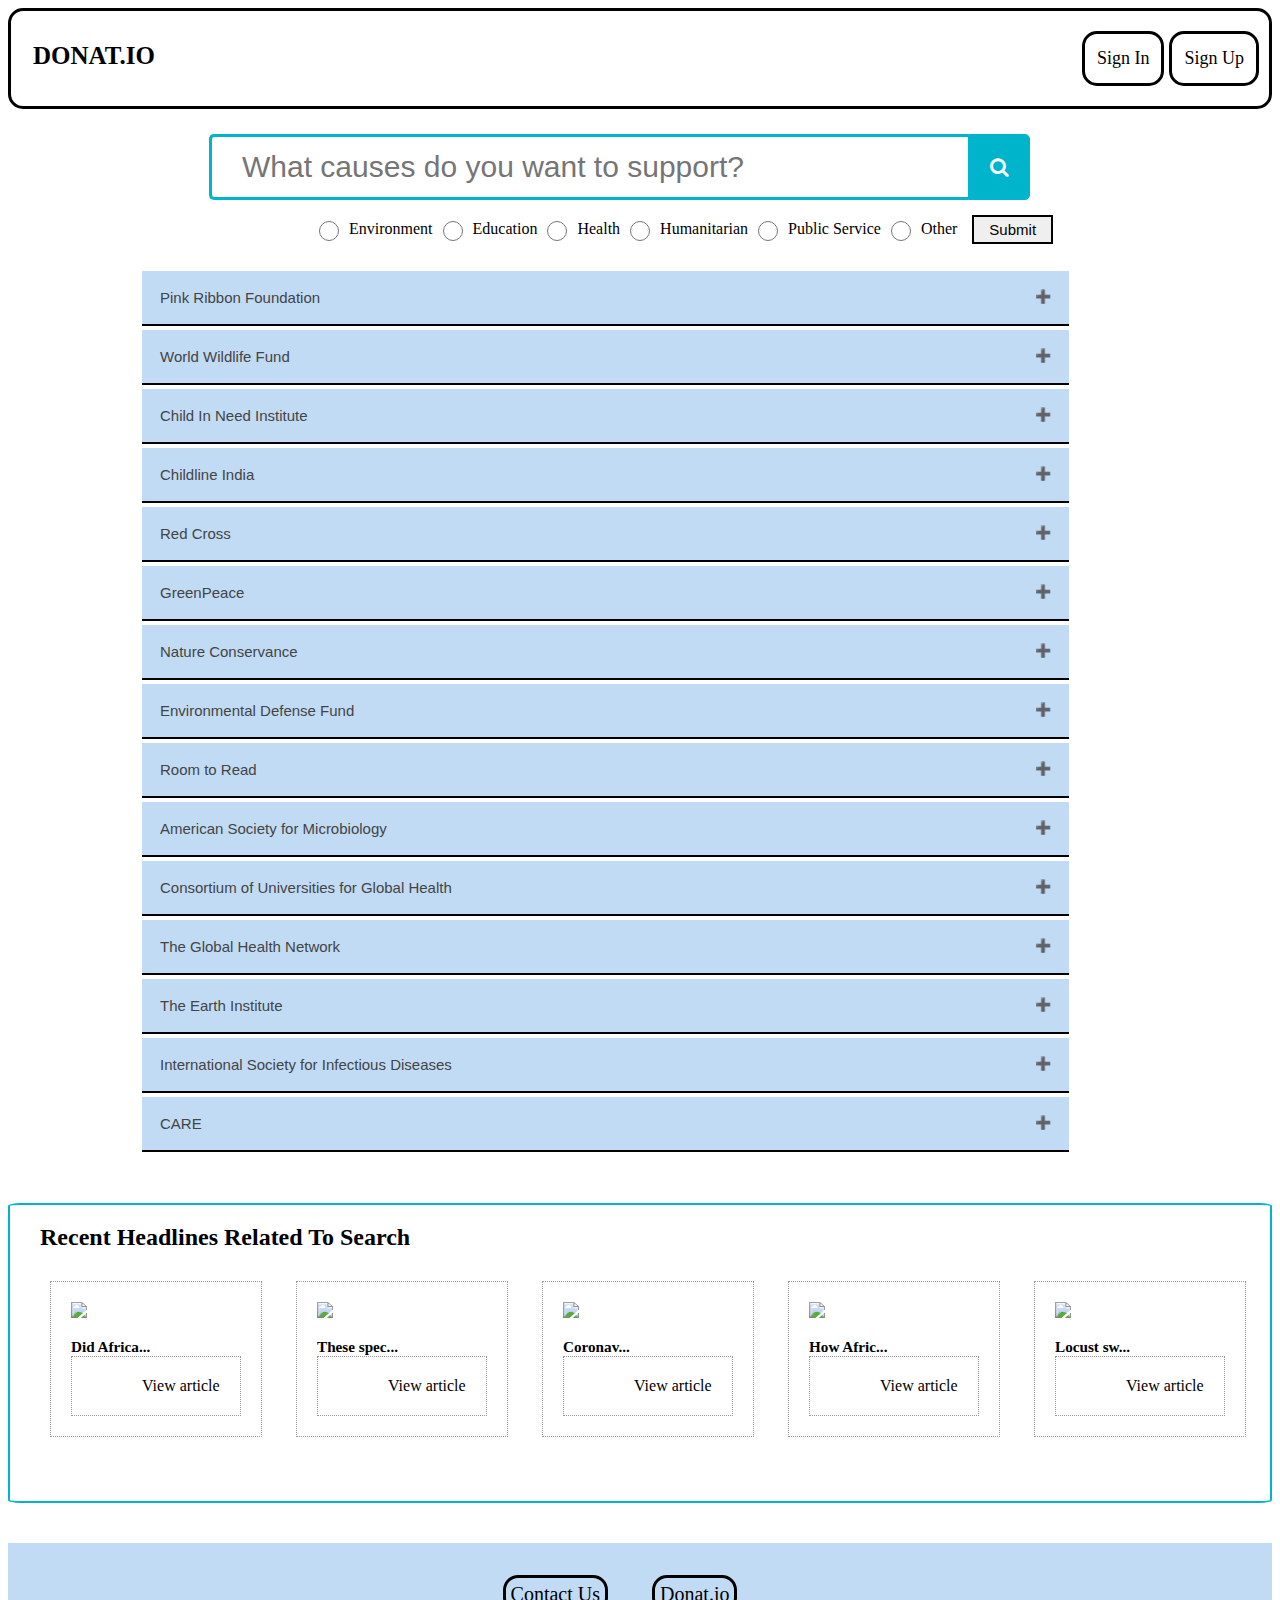
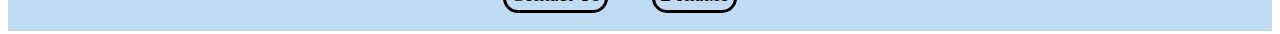
==== index.html @ 8ace6fe8 "Add files via upload" ====
<!DOCTYPE html>

<html>
<title>Donat.io </title>
<head>
<meta charset="UTF-8">
<meta name="viewport" content="width=device-width, initial-scale=1">
<link rel="stylesheet" href="css/home.css">
<link rel="stylesheet" href="https://fonts.googleapis.com/css?family=Lato">
<link rel="stylesheet" href="https://cdnjs.cloudflare.com/ajax/libs/font-awesome/4.7.0/css/font-awesome.min.css">
<script src="https://code.highcharts.com/highcharts.js"></script>
<script src="https://code.highcharts.com/modules/series-label.js"></script>
<script src="https://code.highcharts.com/modules/exporting.js"></script>
<script src="https://code.highcharts.com/modules/export-data.js"></script>
<script src="https://code.highcharts.com/modules/accessibility.js"></script>


</head>

<body>
  <div class = "container">
      <!--top navbar -->
      <div class="header">
        <a href="#default" class="logo">DONAT.IO</a>
        <div class="header-right">
            <a class="sign-in" href="html/signin.html" id="signin">Sign In</a>
            <a class="sign-up" href="html/signup.html" id="signup">Sign Up</a>
        </div>
      </div>
     <div class="main">
         <div class="left">

         </div>
         <div class="right">
             <div class="wrap">
                  <div class="search">
                  <input type="text" class="searchTerm" id="search" placeholder="What causes do you want to support?" >
                  <button type="submit" class="searchButton">
                      <i class="fa fa-search"></i>
                  </button>
                  </div>
             </div>
             <div class="cat">
                 <div class="group">
                     <input type="radio" id="Environment" name="category" value="Environment">
                     <label for="female">Environment</label><br>
                     <input type="radio" id="Education" name="category" value="Education">
                     <label for="other">Education</label><br>
                     <input type="radio" id="Health" name="category" value="Health">
                     <label for="female">Health</label><br>
                     <input type="radio" id="Humanitarian" name="category" value="Humanitarian">
                     <label for="female">Humanitarian</label><br>
                     <input type="radio" id="Public Service" name="category" value="Public Service">
                     <label for="female">Public Service</label><br>
                     <input type="radio" id="Other" name="category" value="Other">
                     <label for="female">Other</label></a>

                     <div class="button">
                         <button type="button" onclick = "submitCat()"> Submit </button>
                     </div>
                 </div>
             </div>
             <!-- Collapsibles -->
             <table class="col" id="myTable" border = "1">
             <div>
                 <tr>
                 <td id="Health" style="display:none;">Pink Ribbon Foundation</td>
                 <td>
                     <button type="button" class="collapsible">Pink Ribbon Foundation</button>
                     <div class="content">
                         <div class="left">
                             <p class="properties">Mission Statement:</p>
                             <p>The Pink Ribbon Foundation is a grant making trust with a mission to fund projects and provide financial support to UK charities which relieve the needs of people who are suffering from, have been affected by breast cancer, or who work to advance the understanding of breast cancer and its early detection and treatment.</p>
                             <a href="https://www.pinkribbonfoundation.org.uk" ><button>Donate!</button></a>
                         </div>
                         <div class="right">
                         <figure class="highcharts-figure">
                             <div id="container" style ="width: 100%; height: 200px;display: inline-block;"></div>
                             </figure>
                         </div>
                     </div>
                 </td>
                 </tr>
                 <tr>
                 <td id= "Environment" style="display:none;">World Wildlife Fund</td>
                 <td>
                     <button type="button" class="collapsible">World Wildlife Fund</button>
                     <div class="content">
                         <div class="left">
                             <p class="properties">Mission Statement:</p>
                             <p>WWF connects cutting-edge conservation science with the collective power of our partners in the field, more than one million supporters in the United States and five million globally, as well as partnerships with communities, companies, and government</p>
                             <a href="https://www.worldwildlife.org" ><button>Donate!</button></a>
                         </div>
                         <div class="right">
                         <figure class="highcharts-figure">
                             <figure class="highcharts-figure">
                              <div id="container5" style ="width: 100%; height: 200px;display: inline-block;"></div>
                              </figure>
                         </div>
                     </div>
                 </td>
                 </tr>
                 <tr>
                 <td id= "Humanitarian" style="display:none;">Child In Need Institute</td>
                 <td>
                     <button type="button" class="collapsible">Child In Need Institute</button>
                     <div class="content">
                         <div class="left">
                             <p class="properties">Mission Statement:</p>
                             </p> Child In Need Institute (CINI) provides and facilitates nutrition, health, education and protection services to poor and marginalized children and women in villages and slum areas in West Bengal, Chattisgarh, and Jharkhand states of India.</p>
                             <a href="https://healthmarketinnovations.org/program/child-need-institute-cini" ><button>Donate!</button></a>
                         </div>
                         <div class="right">
                             <figure class="highcharts-figure">
                             <div id="container2" style ="width: 100%; height: 200px;display: inline-block;"></div>
                           </figure>
                         </div>
                     </div>
                 </td>
                 </tr>
                 <tr>
                 <td id= "Humanitarian" style="display:none;">Childline India</td>
                 <td>
                     <button type="button" class="collapsible">Childline India</button>
                     <div class="content">
                         <div class="left">
                             <p class="properties">Mission Statement: </p>
                             </p>CHILDLINE aims to reach out to every child in need and ensure their rights and protection. Our four Cs model – Connect, Catalyze, Collaborate and Communicate – is the system that enables us to reach out to more and more children, every year.</p>
                             <a href="https://www.childlineindia.org" ><button>Donate!</button></a>
                         </div>
                         <div class="right">
                             <figure class="highcharts-figure">
                               <div id="container3" style ="width: 100%; height: 200px;display: inline-block;"></div>
                           </figure>
                         </div>
                     </div>
                 </td>
                 </tr>
                 <tr>
                 <td id= "Humanitarian" style="display:none;">Red Cross</td>
                 <td>
                     <button type="button" class="collapsible">Red Cross</button>
                     <div class="content">
                         <div class="left">
                             <p class="properties">Mission Statement:</p>
                             </p> The Red Cross, born of a desire to bring assistance without discrimination to the wounded on the battlefield, endeavors—in its international and national capacity—to prevent and alleviate human suffering wherever it may be found. Its purpose is to protect life and health and to ensure respect for the human being.</p>
                             <a href="https://www.redcross.org" ><button>Donate!</button></a>
                         </div>
                         <div class="right">
                             <figure class="highcharts-figure">
                              <div id="container4" style ="width: 100%; height: 200px;display: inline-block;"></div>
                              </figure>
                         </div>
                     </div>
                 </td>
                 </tr>
                 <tr>
                 <td id= "Humanitarian" style="display:none;">GreenPeace</td>
                 <td>
                     <button type="button" class="collapsible">GreenPeace</button>
                     <div class="content">
                         <div class="left">
                             <p class="properties">Mission Statement:</p>
                             </p> Greenpeace is a global, independent campaigning organization that uses peaceful protest and creative communication to expose global environmental problems and promote solutions that are essential to a green and peaceful future.</p>
                             <a href="https://www.greenpeace.org/usa/" ><button>Donate!</button></a>
                         </div>
                         <div class="right">
                             <figure class="highcharts-figure">
                              <div id="container6" style ="width: 100%; height: 200px;display: inline-block;"></div>
                          </figure>
                         </div>
                     </div>
                 </td>
                 </tr>
                 <tr>
                 <td id= "Environment" style="display:none;">Nature Conservance</td>
                 <td>
                     <button type="button" class="collapsible">Nature Conservance</button>
                     <div class="content">
                         <div class="left">
                             <p class="properties">Mission Statement:</p>
                             </p> The Nature Conservancy is a global environmental nonprofit working to create a world where people and nature can thrive.</p>
                             <a href="https://www.nature.org/en-us/" ><button>Donate!</button></a>
                         </div>
                         <div class="right">
                             <figure class="highcharts-figure">
                             <div id="container7" style ="width: 100%; height: 200px;display: inline-block;"></div>
                             </figure>
                         </div>
                     </div>
                 </td>
                 </tr>
                 <tr>
                 <td id= "Environment" style="display:none;">Environmental Defense Fund</td>
                 <td>
                     <button type="button" class="collapsible">Environmental Defense Fund</button>
                     <div class="content">
                         <div class="left">
                             <p class="properties">Mission Statement:</p>
                             </p> Environmental Defense Fund's mission is to preserve the natural systems on which all life depends. Guided by science and economics, we find practical and lasting solutions to the most serious environmental problems.</p>
                             <a href="https://www.edf.org" ><button>Donate!</button></a>
                         </div>
                         <div class="right">
                             <figure class="highcharts-figure">
                              <div id="container8" style ="width: 100%; height: 200px;display: inline-block;"></div>
                          </figure>
                         </div>
                     </div>
                 </td>
                 </tr>
                 <tr>
                 <td id= "Education" style="display:none;">Room to Read</td>
                 <td>
                     <button type="button" class="collapsible">Room to Read</button>
                     <div class="content">
                         <div class="left">
                             <p class="properties">Mission Statement:</p>
                             </p> Room to Read seeks to transform the lives of millions of children in developing countries by focusing on literacy and gender equality in education.</p>
                             <a href="https://www.roomtoread.org" ><button>Donate!</button></a>
                         </div>
                         <div class="right">
                             <figure class="highcharts-figure">
                              <div id="container9" style ="width: 100%; height: 200px;display: inline-block;"></div>
                          </figure>
                         </div>
                     </div>
                 </td>
                 </tr>
                 <tr>
                 <td id= "Public Service" style="display:none;">American Society for Microbiology</td>
                 <td>
                     <button type="button" class="collapsible">American Society for Microbiology</button>
                     <div class="content">
                         <div class="left">
                             <p class="properties">Mission Statement:</p>
                             </p> ASM's mission is "to promote and advance the microbial sciences." The society seeks to accomplish this mission through: Publishing highly-cited publications. Running multi-disciplinary meetings.</p>
                             <a href="https://www.asm.org" ><button>Donate!</button></a>
                         </div>
                         <div class="right">
                             <figure class="highcharts-figure">
                              <div id="container10" style ="width: 100%; height: 200px;display: inline-block;"></div>
                          </figure>
                         </div>
                     </div>
                 </td>
                 </tr>
                 <tr>
                 <td id ="Health" style="display:none;">Consortium of Universities for Global Health</td>
                 <td>
                     <button type="button" class="collapsible">Consortium of Universities for Global Health</button>
                     <div class="content">
                         <div class="left">
                             <p class="properties">Mission Statement: </p>
                             </p> CUGH supports academic institutions and partners to improve the wellbeing of people and the planet through education, research, service, and advocacy.</p>
                             <a href="https://www.cugh.org" ><button>Donate!</button></a>
                         </div>
                         <div class="right">
                             <figure class="highcharts-figure">
                              <div id="container11" style ="width: 100%; height: 200px;display: inline-block;"></div>
                          </figure>
                         </div>
                     </div>
                 </td>
                 </tr>
                 <tr>
                 <td id= "Health" style="display:none;">The Global Health Network</td>
                 <td>
                     <button type="button" class="collapsible">The Global Health Network</button>
                     <div class="content">
                         <div class="left">
                             <p class="properties">Mission Statement: </p>
                             </p> GlobeMed aims to strengthen the movement for global health equity by empowering students and communities to work together to improve the health of all people around the world.</p>
                             <a href="https://tghn.org" ><button>Donate!</button></a>
                         </div>
                         <div class="right">
                             <figure class="highcharts-figure">
                              <div id="container12" style ="width: 100%; height: 200px;display: inline-block;"></div>
                          </figure>
                         </div>
                     </div>
                 </td>
                 </tr>
                 <tr>
                 <td id= "Public Service" style="display:none;">The Earth Institute</td>
                 <td>
                     <button type="button" class="collapsible">The Earth Institute</button>
                     <div class="content">
                         <div class="left">
                             <p class="properties">Mission Statement: </p>
                             </p> Achieving sustainable development is the primary mission of the Earth Institute. More than 800 scientists are applying their expertise to reducing hunger, disease and environmental degradation, particularly in nations ravaged by global pandemics, climate change and extreme poverty.</p>
                             <a href="https://www.earth.columbia.edu" ><button>Donate!</button></a>
                         </div>
                         <div class="right">
                             <figure class="highcharts-figure">
                              <div id="container13" style ="width: 100%; height: 200px;display: inline-block;"></div>
                          </figure>
                         </div>
                     </div>
                 </td>
                 </tr>
                 <tr>
                 <td id= "Health" style="display:none;">International Society for Infectious Diseases</td>
                 <td>
                     <button type="button" class="collapsible">International Society for Infectious Diseases</button>
                     <div class="content">
                         <div class="left">
                             <p class="properties">Mission Statement: </p>
                             </p> At the International Society for Infectious Diseases (ISID), our mission is to support health professionals, non-government organizations, and governments around the world in their work to prevent, investigate, and manage infectious disease outbreaks when they occur.</p>
                             <a href="https://isid.org" ><button>Donate!</button></a>
                         </div>
                         <div class="right">
                             <figure class="highcharts-figure">
                              <div id="container14" style ="width: 100%; height: 200px;display: inline-block;"></div>
                          </figure>
                         </div>
                     </div>
                 </td>
                 </tr>
                 <tr>
                 <td id= "Humanitarian" style="display:none;">CARE</td>
                 <td>
                     <button type="button" class="collapsible">CARE</button>
                     <div class="content">
                         <div class="left">
                             <p class="properties">Mission Statement: </p>
                             </p>CARE International's mission is to serve individuals and families in the poorest communities in the world. Drawing strength from our global diversity, resources and experience, we promote innovative solutions and are advocates for global responsibility.</p>
                             <a href="https://www.care.org/about" ><button>Donate!</button></a>
                         </div>
                         <div class="right">
                             <figure class="highcharts-figure">
                              <div id="container15" style ="width: 100%; height: 200px;display: inline-block;"></div>
                          </figure>
                         </div>
                     </div>
                 </td>
                 </tr>
             </div>
             </table>
         </div>
     </div>
     <br>
     <div class="head-container" id = "headlines">
        <div id = "news-section">
            <h2>Recent Headlines Related To Search</h1>
            <div class="news" id = "news">
                <!--implmented in js-->
            </div>

        </div>
    </div>






<!--footer-->
<footer>
    <div class="footer-item">
        <div class="label">
          <a class="contact-us" href="donate.html" id="contactus">Contact Us</a>
          <a class="donat-io" href="donate.html" id="contactus">Donat.io</a>
        </div>
    </div>
    </footer>

    <script type="text/javascript">
        function getUrlVars() {
          var vars = {};
          var url = decodeURIComponent(window.location.href.replace(/\+/g, '%20'));
          var parts = url.replace(/[?&]+([^=&]+)=([^&]*)/gi,
                function(m,key,value) {
            vars[key] = value;
          });
          return vars;
        }
        var text = getUrlVars()["username"];
        document.getElementById("signin").innerHTML = text;
        if (document.getElementById("signin").innerHTML == "undefined"){
          document.getElementById("signin").innerHTML = "Sign In";
          document.getElementById("signin").setAttribute("href", "html/signin.html");
          document.getElementById("footer-item").style.display = "none";
        //document queryselector display to
        }
        else{
        document.getElementById("signin").innerHTML = "Welcome, " + text;
        document.getElementById("signin").removeAttribute("href");
        document.getElementById("signup").innerHTML = "Sign Out";
        document.getElementById("signup").href="index.html";
        document.getElementById("footer-item").style.display = "flex";
      }

      </script>
</div>
  <script type="text/javascript" src="content.js"></script>
  <script type="text/javascript" src="charts.js"></script>
  <script type="text/javascript" src="collapsible.js"></script>

  </body>
  </html>
---- css/home.css ----
html{box-sizing:border-box}*,*:before,*:after{box-sizing:inherit}

body
{
    background-color: #FFFFFF;
    font-family: 'Abel';
}

.footer-item a {

  color: black;
  text-decoration: none;
  background-color: #c1dbf5;
  border-style: solid;
  border-radius: 15px;
  font-size: 20px;
  font-family: 'Abel';
  margin-right: 40px;
  padding-left: 5px;
  padding-right: 5px;
  padding-top: 5px;
  padding-bottom: 5px;

}

.footer-item .label {
  margin-bottom: 25px;
}


footer {
  align-items: center;
  display: flex;
  justify-content: flex-start;
  background: #c1dbf5;
  flex-wrap: wrap;
  /*grid-area: "ft ft";*/
  justify-content: center;
  color: white;
  margin-top: 40px;
  padding-top: 40px;
  margin-bottom: -5px !important;
  width: 100%;


}

.form-popup {
  display: block;
  padding: 2em;
  border: 3px solid black;
  background-color: white;
  width: 400px;
  height: 500px;
  text-align: center;
  margin-left: auto;
  margin-right: auto;
  margin-top: 20px;
}

.userprofile{
  text-align: left;
  padding-left: 35px;
  padding-right: 35px;
  padding-top: 15px;
}

.container {
  /*display:flex;*/
  position: relative;
  min-height: 90vh;
  /*display: grid;
  grid-template-areas:
    "hd hd hd hd hd"
    "main main main main"
    "ft ft";*/
  justify-content: center;
  flex-wrap: wrap;
  flex-direction: column;
}

.header {
  overflow: hidden;
  background-color: #FFFFFF;
  padding: 20px 10px;

  border-style: solid;
  border-radius: 15px;
}

.header a {
  float: left;
  color: black;
  text-align: center;
  padding: 12px;
  text-decoration: none;
  font-size: 18px;
  line-height: 25px;
  border-radius: 4px;
}

.header a.logo {
  font-size: 25px;
  font-weight: bold;
}

.header-right a {
    border-style: solid;
    border-radius: 15px;
}

.sign-in {
    border-radius: 15px;
    margin-right: 5px;
}

.header-right a:hover {
  background-color: #00B4CC;
  color: black;
}

.header a.active {
  background-color: dodgerblue;
  color: white;
}

.header-right {
  float: right;
}

@media screen and (max-width: 500px) {
  .header a {
    float: none;
    display: block;
    text-align: left;
  }
  .header-right {
    float: none;
  }
}

.home{
  padding-left: 0% !important;
}

.Categories{
    width: 200px;
    position: relative;

    left: 8px;
    height: 100%;
  }

.categories p {
    font-weight: bold;
    font-size: 25px;
    margin-top: 7px;
    margin-bottom: 7px;
}

.categories button {
    border: 2px solid black;
    padding: 0.5em 2em;
    font-size: 10px;
    display: inline-block;
}

.categories .search {
    width: 100%;
}

.button {
    text-align: center;
}

.footer-item a:hover {
  background-color: #00B4CC;
  color: black;
}

.collapsible {
  background-color: #c1dbf5;
  color: #444;
  cursor: pointer;
  padding: 18px;
  width: 100%;
  border: none;
  text-align: left;
  outline: none;
  font-size: 15px;
}

.active, .collapsible:hover {
  background-color: #00B4CC;
}

.collapsible:after {
  content: '\02795'; /* Unicode character for "plus" sign (+) */
  font-size: 13px;
  color: white;
  float: right;
  margin-left: 5px;
}

.active:after {
  content: "\2796"; /* Unicode character for "minus" sign (-) */
}

.content {
  padding: 0 18px;
  background-color: #ffffff;
  max-height: 0;
  overflow: hidden;
  transition: max-height 0.2s ease-out;

  border-style: solid;
  border-width: 1px;

  display: flex;
}

.left {
    flex: 0.5;
}

.right {
    flex: 0.5;
}
.properties {
  font-weight: bold;
  display: block;
}

.content-item{
  border: solid black 1px;
}

.content button {
    margin-left: 30px;
    margin-bottom: 15px;
    border: 2px solid black;
    padding: 0.25em 1em;
    font-size: 15px;
    display: inline-block;
}

/* Style the search field */
form.example input[type=text] {
  padding: 10px;
  font-size: 17px;
  border: 1px solid grey;
  float: left;
  width: 80%;
  background: #f1f1f1;
}

/* Style the submit button */
form.example button {
  float: left;
  width: 20%;
  padding: 10px;
  background: #2196F3;
  color: white;
  font-size: 17px;
  border: 1px solid grey;
  border-left: none; /* Prevent double borders */
  cursor: pointer;
}

form.example button:hover {
  background: #0b7dda;
}

/* Clear floats */
form.example::after {
  content: "";
  clear: both;
  display: table;
}

.main {
    display: flex;
    margin-top: 10px;
}

.left{
    flex: 0.25;
    padding-right: 20px;
}

.right {
    flex: 0.75;
}

.wrap{
    margin-top: 15px;
    margin-bottom: 15px;
    margin-right: 15px;
    margin-right: 12%;
}

.search {
  width: 100%;
  position: relative;
  display: flex;
  margin-left: -130px;
}

.searchTerm {
  width: 100%;
  border: 3px solid #00B4CC;
  border-right: none;
  padding: 30px;
  height: 20px;
  border-radius: 5px 0 0 5px;
  outline: none;
  color: #9DBFAF;
  font-size: 30px;
}

.searchTerm:focus{
  color: black;
}

.searchButton {
  width: 66px;
  height: 66px;
  border: 1px solid #00B4CC;
  background: #00B4CC;
  text-align: center;
  color: #fff;
  border-radius: 0 5px 5px 0;
  cursor: pointer;
  font-size: 20px;

}

.group {
  display: flex;
  align-items: center;
  margin-bottom: 1.5em;
  margin-right: 15px;
  margin-right: 12%;
  margin-left: -30px;
}

.group input {
    margin-left: 10px;
    margin-right: 10px;
    height: 20px;
    width: 20px;
}

.cat button {
    margin-left: 15px;
    border: 2px solid black;
    padding: 0.25em 1em;
    font-size: 15px;
    display: inline-block;
}


#myInput {

  background-position: 8px 12px;
  background-repeat: no-repeat;
  width: 100%;
  font-size: 12px;
  padding: 12px 20px 12px 40px;
  border: 1px solid #ddd;
  margin-bottom: 12px;
}

#myTable {
    border: none;
    margin-left: -200px;
    margin-right: 200px;
}

td {
    width: 100%;
    border: none;
}

.highcharts-figure, .highcharts-data-table {
  min-width: 300px;
  max-width: 500px;
  margin: 1em auto;
}


.head-container {
  margin-top: 30px;
  margin-right: 50px;
  padding: 0;
  height: 300px;
  background-color: white;
  border: 2px solid #00B4CC;
  width: 100%;
  overflow: auto;
  white-space: nowrap;
  display:flex;
  flex-direction: row !important;
  font-family: 'Abel';
  border-radius: 1%;
}



.headlines a {
  display: inline-block;
  color: white;
  text-align: center;
  padding: 14px;
  text-decoration: none;
  overflow: auto;
}

.headlines a:hover {
  background-color: #777;
}

#news-section{
  width: 100%;
  padding-left: 30px;
  flex-direction: row !important;

}

.news{
  display: flex;
  flex-direction: row !important;
  flex-wrap: wrap;
  padding: 0px;
}


.news-card{
  width: 20%;
  align-items: center;
  justify-items: center;
  padding: 10px;
  display: flex;
  flex-direction: row !important;

}

.news-card div{
  padding: 20px;
  border: dotted 1px #999;
  overflow-x: hidden;
  flex-direction: row;
}

.news-card div:hover{
  background-color: #00B4CC;
}

.news-card h3{
  font-size: 0.95em;
  margin-bottom: 0px;
  white-space: nowrap;
  max-width: calc((100vw - 250px) / 8);
  text-overflow: ellipsis;
  overflow-x: hidden;
}

.news-card a{
  margin-left: 50px;
}


.news-card img{
  width: 100%;
}

.news-card footer{
  display: flex;
  flex-direction: row;
  border: solid 1px !important;
}

.news-card .footer:hover{
  background-color: #999  !important;
}
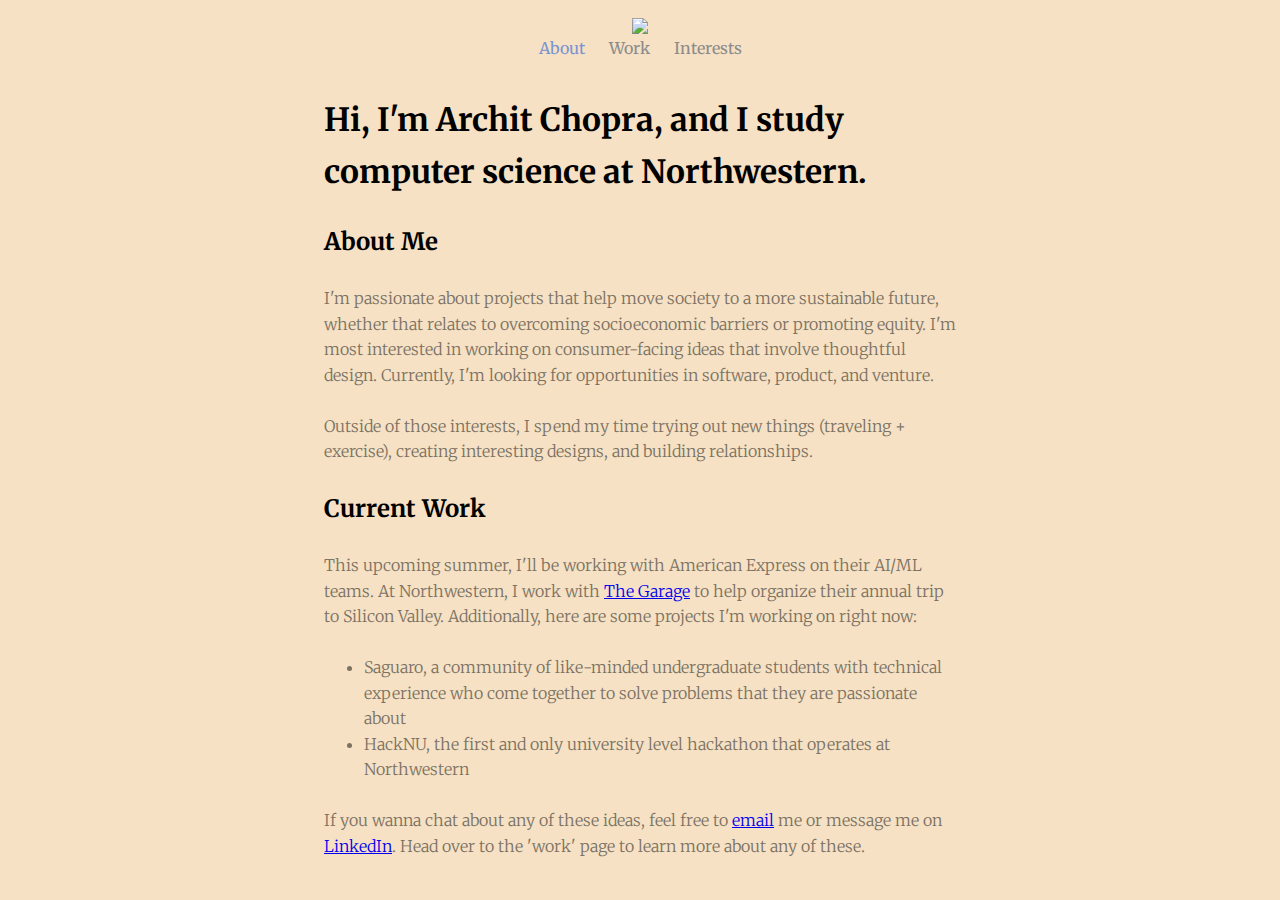
==== commit fcfe22c7: "v0.0" ====
--- a/index.html
+++ b/index.html
@@ -1,400 +1,58 @@
-<!DOCTYPE html>
+<!doctype html>
 
 <html>
-<title>Donat.io </title>
-<head>
-<meta charset="UTF-8">
-<meta name="viewport" content="width=device-width, initial-scale=1">
-<link rel="stylesheet" href="css/home.css">
-<link rel="stylesheet" href="https://fonts.googleapis.com/css?family=Lato">
-<link rel="stylesheet" href="https://cdnjs.cloudflare.com/ajax/libs/font-awesome/4.7.0/css/font-awesome.min.css">
-<script src="https://code.highcharts.com/highcharts.js"></script>
-<script src="https://code.highcharts.com/modules/series-label.js"></script>
-<script src="https://code.highcharts.com/modules/exporting.js"></script>
-<script src="https://code.highcharts.com/modules/export-data.js"></script>
-<script src="https://code.highcharts.com/modules/accessibility.js"></script>
+    <head>
+        <title>Archit Chopra</title>
+        <meta charset="utf-8">
+        <meta name="viewport" content="width=device-width, initial-scale=1">
+        <link rel="stylesheet" href="css/about.css">
+        <link href="https://fonts.googleapis.com/css?family=Merriweather&display=swap" rel="stylesheet">
+    </head>
 
+    <body>
+        <div class="header">
+            <img src="images/logo.png" height="45">
+            <div class="menu">
+                <p class="selected">About</p>
+                <p>
+                    <a href="work.html">Work</a>
+                </p>
+                <p>
+                    <a href="interests.html">Interests</a>
+                </p>
+                <!-- <p>Contact</p> -->
+            </div>
+        </div>
 
-</head>
+        <div class="about">
+            <h1>Hi, I'm Archit Chopra, and I study computer science at Northwestern.</h1>
+            <div class="me">
+                <h2>About Me</h2>
+                <p>I'm passionate about projects that help move society to a more
+                sustainable future, whether that relates to overcoming socioeconomic
+                barriers or promoting equity. I'm most interested in working on
+                consumer-facing ideas that involve thoughtful design. Currently, I'm
+                looking for opportunities in software, product, and venture.</p>
+                <p>Outside of those interests, I spend my time trying out new things
+                (traveling + exercise), creating interesting designs, and building
+                relationships.</p>
 
-<body>
-  <div class = "container">
-      <!--top navbar -->
-      <div class="header">
-        <a href="#default" class="logo">DONAT.IO</a>
-        <div class="header-right">
-            <a class="sign-in" href="html/signin.html" id="signin">Sign In</a>
-            <a class="sign-up" href="html/signup.html" id="signup">Sign Up</a>
+                <h2>Current Work</h2>
+                <p>This upcoming summer, I'll be working with American Express on
+                their AI/ML teams. At Northwestern, I work with <a href="https://thegarage.northwestern.edu/">
+                The Garage</a> to help organize their annual trip to Silicon Valley. Additionally,
+                here are some projects I'm working on right now:</p>
+                <ul>
+                    <li>Saguaro, a community of like-minded undergraduate students with technical
+                    experience who come together to solve problems that they are passionate about</li>
+                    <li>HackNU, the first and only university level hackathon that operates at
+                    Northwestern</li>
+                </ul>
+                <p>If you wanna chat about any of these ideas, feel free to
+                <a href="mailto:ArchitChopra2022@u.northwestern.edu">email</a> me or message me on
+                <a href="https://www.linkedin.com/in/archit-chopra-643886152/">LinkedIn</a>. Head over
+                to the 'work' page to learn more about any of these.</p>
+            </div>
         </div>
-      </div>
-     <div class="main">
-         <div class="left">
-
-         </div>
-         <div class="right">
-             <div class="wrap">
-                  <div class="search">
-                  <input type="text" class="searchTerm" id="search" placeholder="What causes do you want to support?" >
-                  <button type="submit" class="searchButton">
-                      <i class="fa fa-search"></i>
-                  </button>
-                  </div>
-             </div>
-             <div class="cat">
-                 <div class="group">
-                     <input type="radio" id="Environment" name="category" value="Environment">
-                     <label for="female">Environment</label><br>
-                     <input type="radio" id="Education" name="category" value="Education">
-                     <label for="other">Education</label><br>
-                     <input type="radio" id="Health" name="category" value="Health">
-                     <label for="female">Health</label><br>
-                     <input type="radio" id="Humanitarian" name="category" value="Humanitarian">
-                     <label for="female">Humanitarian</label><br>
-                     <input type="radio" id="Public Service" name="category" value="Public Service">
-                     <label for="female">Public Service</label><br>
-                     <input type="radio" id="Other" name="category" value="Other">
-                     <label for="female">Other</label></a>
-
-                     <div class="button">
-                         <button type="button" onclick = "submitCat()"> Submit </button>
-                     </div>
-                 </div>
-             </div>
-             <!-- Collapsibles -->
-             <table class="col" id="myTable" border = "1">
-             <div>
-                 <tr>
-                 <td id="Health" style="display:none;">Pink Ribbon Foundation</td>
-                 <td>
-                     <button type="button" class="collapsible">Pink Ribbon Foundation</button>
-                     <div class="content">
-                         <div class="left">
-                             <p class="properties">Mission Statement:</p>
-                             <p>The Pink Ribbon Foundation is a grant making trust with a mission to fund projects and provide financial support to UK charities which relieve the needs of people who are suffering from, have been affected by breast cancer, or who work to advance the understanding of breast cancer and its early detection and treatment.</p>
-                             <a href="https://www.pinkribbonfoundation.org.uk" ><button>Donate!</button></a>
-                         </div>
-                         <div class="right">
-                         <figure class="highcharts-figure">
-                             <div id="container" style ="width: 100%; height: 200px;display: inline-block;"></div>
-                             </figure>
-                         </div>
-                     </div>
-                 </td>
-                 </tr>
-                 <tr>
-                 <td id= "Environment" style="display:none;">World Wildlife Fund</td>
-                 <td>
-                     <button type="button" class="collapsible">World Wildlife Fund</button>
-                     <div class="content">
-                         <div class="left">
-                             <p class="properties">Mission Statement:</p>
-                             <p>WWF connects cutting-edge conservation science with the collective power of our partners in the field, more than one million supporters in the United States and five million globally, as well as partnerships with communities, companies, and government</p>
-                             <a href="https://www.worldwildlife.org" ><button>Donate!</button></a>
-                         </div>
-                         <div class="right">
-                         <figure class="highcharts-figure">
-                             <figure class="highcharts-figure">
-                              <div id="container5" style ="width: 100%; height: 200px;display: inline-block;"></div>
-                              </figure>
-                         </div>
-                     </div>
-                 </td>
-                 </tr>
-                 <tr>
-                 <td id= "Humanitarian" style="display:none;">Child In Need Institute</td>
-                 <td>
-                     <button type="button" class="collapsible">Child In Need Institute</button>
-                     <div class="content">
-                         <div class="left">
-                             <p class="properties">Mission Statement:</p>
-                             </p> Child In Need Institute (CINI) provides and facilitates nutrition, health, education and protection services to poor and marginalized children and women in villages and slum areas in West Bengal, Chattisgarh, and Jharkhand states of India.</p>
-                             <a href="https://healthmarketinnovations.org/program/child-need-institute-cini" ><button>Donate!</button></a>
-                         </div>
-                         <div class="right">
-                             <figure class="highcharts-figure">
-                             <div id="container2" style ="width: 100%; height: 200px;display: inline-block;"></div>
-                           </figure>
-                         </div>
-                     </div>
-                 </td>
-                 </tr>
-                 <tr>
-                 <td id= "Humanitarian" style="display:none;">Childline India</td>
-                 <td>
-                     <button type="button" class="collapsible">Childline India</button>
-                     <div class="content">
-                         <div class="left">
-                             <p class="properties">Mission Statement: </p>
-                             </p>CHILDLINE aims to reach out to every child in need and ensure their rights and protection. Our four Cs model – Connect, Catalyze, Collaborate and Communicate – is the system that enables us to reach out to more and more children, every year.</p>
-                             <a href="https://www.childlineindia.org" ><button>Donate!</button></a>
-                         </div>
-                         <div class="right">
-                             <figure class="highcharts-figure">
-                               <div id="container3" style ="width: 100%; height: 200px;display: inline-block;"></div>
-                           </figure>
-                         </div>
-                     </div>
-                 </td>
-                 </tr>
-                 <tr>
-                 <td id= "Humanitarian" style="display:none;">Red Cross</td>
-                 <td>
-                     <button type="button" class="collapsible">Red Cross</button>
-                     <div class="content">
-                         <div class="left">
-                             <p class="properties">Mission Statement:</p>
-                             </p> The Red Cross, born of a desire to bring assistance without discrimination to the wounded on the battlefield, endeavors—in its international and national capacity—to prevent and alleviate human suffering wherever it may be found. Its purpose is to protect life and health and to ensure respect for the human being.</p>
-                             <a href="https://www.redcross.org" ><button>Donate!</button></a>
-                         </div>
-                         <div class="right">
-                             <figure class="highcharts-figure">
-                              <div id="container4" style ="width: 100%; height: 200px;display: inline-block;"></div>
-                              </figure>
-                         </div>
-                     </div>
-                 </td>
-                 </tr>
-                 <tr>
-                 <td id= "Humanitarian" style="display:none;">GreenPeace</td>
-                 <td>
-                     <button type="button" class="collapsible">GreenPeace</button>
-                     <div class="content">
-                         <div class="left">
-                             <p class="properties">Mission Statement:</p>
-                             </p> Greenpeace is a global, independent campaigning organization that uses peaceful protest and creative communication to expose global environmental problems and promote solutions that are essential to a green and peaceful future.</p>
-                             <a href="https://www.greenpeace.org/usa/" ><button>Donate!</button></a>
-                         </div>
-                         <div class="right">
-                             <figure class="highcharts-figure">
-                              <div id="container6" style ="width: 100%; height: 200px;display: inline-block;"></div>
-                          </figure>
-                         </div>
-                     </div>
-                 </td>
-                 </tr>
-                 <tr>
-                 <td id= "Environment" style="display:none;">Nature Conservance</td>
-                 <td>
-                     <button type="button" class="collapsible">Nature Conservance</button>
-                     <div class="content">
-                         <div class="left">
-                             <p class="properties">Mission Statement:</p>
-                             </p> The Nature Conservancy is a global environmental nonprofit working to create a world where people and nature can thrive.</p>
-                             <a href="https://www.nature.org/en-us/" ><button>Donate!</button></a>
-                         </div>
-                         <div class="right">
-                             <figure class="highcharts-figure">
-                             <div id="container7" style ="width: 100%; height: 200px;display: inline-block;"></div>
-                             </figure>
-                         </div>
-                     </div>
-                 </td>
-                 </tr>
-                 <tr>
-                 <td id= "Environment" style="display:none;">Environmental Defense Fund</td>
-                 <td>
-                     <button type="button" class="collapsible">Environmental Defense Fund</button>
-                     <div class="content">
-                         <div class="left">
-                             <p class="properties">Mission Statement:</p>
-                             </p> Environmental Defense Fund's mission is to preserve the natural systems on which all life depends. Guided by science and economics, we find practical and lasting solutions to the most serious environmental problems.</p>
-                             <a href="https://www.edf.org" ><button>Donate!</button></a>
-                         </div>
-                         <div class="right">
-                             <figure class="highcharts-figure">
-                              <div id="container8" style ="width: 100%; height: 200px;display: inline-block;"></div>
-                          </figure>
-                         </div>
-                     </div>
-                 </td>
-                 </tr>
-                 <tr>
-                 <td id= "Education" style="display:none;">Room to Read</td>
-                 <td>
-                     <button type="button" class="collapsible">Room to Read</button>
-                     <div class="content">
-                         <div class="left">
-                             <p class="properties">Mission Statement:</p>
-                             </p> Room to Read seeks to transform the lives of millions of children in developing countries by focusing on literacy and gender equality in education.</p>
-                             <a href="https://www.roomtoread.org" ><button>Donate!</button></a>
-                         </div>
-                         <div class="right">
-                             <figure class="highcharts-figure">
-                              <div id="container9" style ="width: 100%; height: 200px;display: inline-block;"></div>
-                          </figure>
-                         </div>
-                     </div>
-                 </td>
-                 </tr>
-                 <tr>
-                 <td id= "Public Service" style="display:none;">American Society for Microbiology</td>
-                 <td>
-                     <button type="button" class="collapsible">American Society for Microbiology</button>
-                     <div class="content">
-                         <div class="left">
-                             <p class="properties">Mission Statement:</p>
-                             </p> ASM's mission is "to promote and advance the microbial sciences." The society seeks to accomplish this mission through: Publishing highly-cited publications. Running multi-disciplinary meetings.</p>
-                             <a href="https://www.asm.org" ><button>Donate!</button></a>
-                         </div>
-                         <div class="right">
-                             <figure class="highcharts-figure">
-                              <div id="container10" style ="width: 100%; height: 200px;display: inline-block;"></div>
-                          </figure>
-                         </div>
-                     </div>
-                 </td>
-                 </tr>
-                 <tr>
-                 <td id ="Health" style="display:none;">Consortium of Universities for Global Health</td>
-                 <td>
-                     <button type="button" class="collapsible">Consortium of Universities for Global Health</button>
-                     <div class="content">
-                         <div class="left">
-                             <p class="properties">Mission Statement: </p>
-                             </p> CUGH supports academic institutions and partners to improve the wellbeing of people and the planet through education, research, service, and advocacy.</p>
-                             <a href="https://www.cugh.org" ><button>Donate!</button></a>
-                         </div>
-                         <div class="right">
-                             <figure class="highcharts-figure">
-                              <div id="container11" style ="width: 100%; height: 200px;display: inline-block;"></div>
-                          </figure>
-                         </div>
-                     </div>
-                 </td>
-                 </tr>
-                 <tr>
-                 <td id= "Health" style="display:none;">The Global Health Network</td>
-                 <td>
-                     <button type="button" class="collapsible">The Global Health Network</button>
-                     <div class="content">
-                         <div class="left">
-                             <p class="properties">Mission Statement: </p>
-                             </p> GlobeMed aims to strengthen the movement for global health equity by empowering students and communities to work together to improve the health of all people around the world.</p>
-                             <a href="https://tghn.org" ><button>Donate!</button></a>
-                         </div>
-                         <div class="right">
-                             <figure class="highcharts-figure">
-                              <div id="container12" style ="width: 100%; height: 200px;display: inline-block;"></div>
-                          </figure>
-                         </div>
-                     </div>
-                 </td>
-                 </tr>
-                 <tr>
-                 <td id= "Public Service" style="display:none;">The Earth Institute</td>
-                 <td>
-                     <button type="button" class="collapsible">The Earth Institute</button>
-                     <div class="content">
-                         <div class="left">
-                             <p class="properties">Mission Statement: </p>
-                             </p> Achieving sustainable development is the primary mission of the Earth Institute. More than 800 scientists are applying their expertise to reducing hunger, disease and environmental degradation, particularly in nations ravaged by global pandemics, climate change and extreme poverty.</p>
-                             <a href="https://www.earth.columbia.edu" ><button>Donate!</button></a>
-                         </div>
-                         <div class="right">
-                             <figure class="highcharts-figure">
-                              <div id="container13" style ="width: 100%; height: 200px;display: inline-block;"></div>
-                          </figure>
-                         </div>
-                     </div>
-                 </td>
-                 </tr>
-                 <tr>
-                 <td id= "Health" style="display:none;">International Society for Infectious Diseases</td>
-                 <td>
-                     <button type="button" class="collapsible">International Society for Infectious Diseases</button>
-                     <div class="content">
-                         <div class="left">
-                             <p class="properties">Mission Statement: </p>
-                             </p> At the International Society for Infectious Diseases (ISID), our mission is to support health professionals, non-government organizations, and governments around the world in their work to prevent, investigate, and manage infectious disease outbreaks when they occur.</p>
-                             <a href="https://isid.org" ><button>Donate!</button></a>
-                         </div>
-                         <div class="right">
-                             <figure class="highcharts-figure">
-                              <div id="container14" style ="width: 100%; height: 200px;display: inline-block;"></div>
-                          </figure>
-                         </div>
-                     </div>
-                 </td>
-                 </tr>
-                 <tr>
-                 <td id= "Humanitarian" style="display:none;">CARE</td>
-                 <td>
-                     <button type="button" class="collapsible">CARE</button>
-                     <div class="content">
-                         <div class="left">
-                             <p class="properties">Mission Statement: </p>
-                             </p>CARE International's mission is to serve individuals and families in the poorest communities in the world. Drawing strength from our global diversity, resources and experience, we promote innovative solutions and are advocates for global responsibility.</p>
-                             <a href="https://www.care.org/about" ><button>Donate!</button></a>
-                         </div>
-                         <div class="right">
-                             <figure class="highcharts-figure">
-                              <div id="container15" style ="width: 100%; height: 200px;display: inline-block;"></div>
-                          </figure>
-                         </div>
-                     </div>
-                 </td>
-                 </tr>
-             </div>
-             </table>
-         </div>
-     </div>
-     <br>
-     <div class="head-container" id = "headlines">
-        <div id = "news-section">
-            <h2>Recent Headlines Related To Search</h1>
-            <div class="news" id = "news">
-                <!--implmented in js-->
-            </div>
-
-        </div>
-    </div>
-
-
-
-
-
-
-<!--footer-->
-<footer>
-    <div class="footer-item">
-        <div class="label">
-          <a class="contact-us" href="donate.html" id="contactus">Contact Us</a>
-          <a class="donat-io" href="donate.html" id="contactus">Donat.io</a>
-        </div>
-    </div>
-    </footer>
-
-    <script type="text/javascript">
-        function getUrlVars() {
-          var vars = {};
-          var url = decodeURIComponent(window.location.href.replace(/\+/g, '%20'));
-          var parts = url.replace(/[?&]+([^=&]+)=([^&]*)/gi,
-                function(m,key,value) {
-            vars[key] = value;
-          });
-          return vars;
-        }
-        var text = getUrlVars()["username"];
-        document.getElementById("signin").innerHTML = text;
-        if (document.getElementById("signin").innerHTML == "undefined"){
-          document.getElementById("signin").innerHTML = "Sign In";
-          document.getElementById("signin").setAttribute("href", "html/signin.html");
-          document.getElementById("footer-item").style.display = "none";
-        //document queryselector display to
-        }
-        else{
-        document.getElementById("signin").innerHTML = "Welcome, " + text;
-        document.getElementById("signin").removeAttribute("href");
-        document.getElementById("signup").innerHTML = "Sign Out";
-        document.getElementById("signup").href="index.html";
-        document.getElementById("footer-item").style.display = "flex";
-      }
-
-      </script>
-</div>
-  <script type="text/javascript" src="content.js"></script>
-  <script type="text/javascript" src="charts.js"></script>
-  <script type="text/javascript" src="collapsible.js"></script>
-
-  </body>
-  </html>
+    </body>
+</html>
--- a/css/about.css
+++ b/css/about.css
@@ -0,0 +1,67 @@
+body {
+    background-color: #f6e1c4;
+    font-family: 'Merriweather', serif;
+}
+
+.header {
+    text-align: center;
+}
+
+.header img {
+    margin-top: 10px;
+    margin-bottom: 0;
+}
+
+.header .menu p {
+    display: inline-block;
+    margin-top: 0;
+    margin-left: 10px;
+    margin-right: 10px;
+    color: #8c8c8c;
+}
+
+.header .menu .selected {
+    color: #7b95d1;
+}
+
+.header a {
+    text-decoration: none;
+    color: #8c8c8c;
+}
+
+.header a:hover {
+    color: #7b95d1;
+}
+
+.about {
+    margin: auto;
+    width: 50%;
+    line-height: 1.6;
+}
+
+.me{
+    font-weight: normal;
+}
+
+.me h2 {
+    margin-top: 25px;
+}
+
+.me p{
+    margin-top: 25px;
+    margin-bottom: 25px;
+
+    color: #7b7263;
+    font-weight: 100;
+}
+
+.me li {
+    color: #7b7263;
+    font-weight: 100;
+}
+
+@media (max-width: 900px) {
+    .about {
+        width: 80%;
+    }
+}
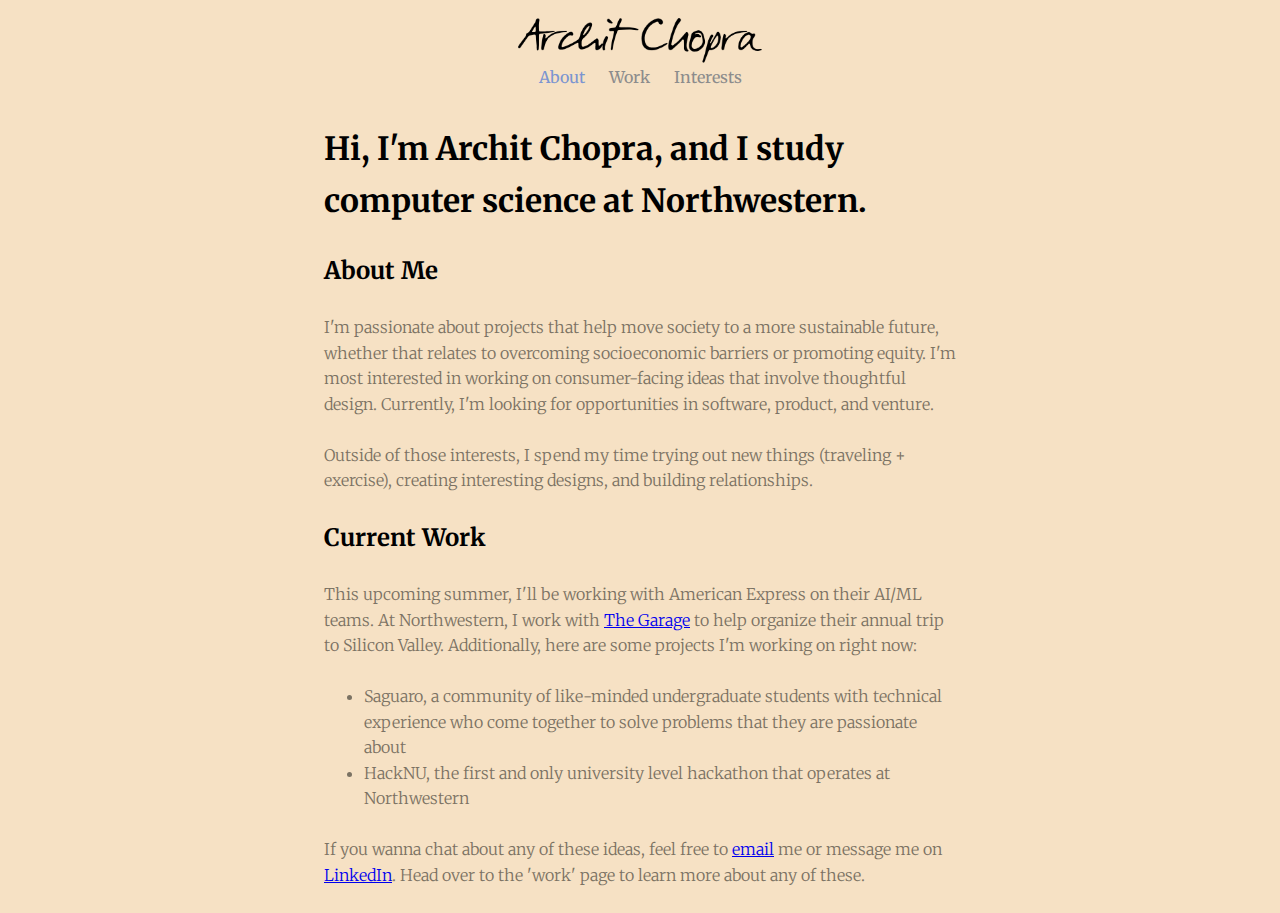
==== commit 473040d1: "Update index.html" ====
--- a/index.html
+++ b/index.html
@@ -11,7 +11,7 @@
 
     <body>
         <div class="header">
-            <img src="images/logo.png" height="45">
+            <img src="Images/Logo.png" height="45">
             <div class="menu">
                 <p class="selected">About</p>
                 <p>
